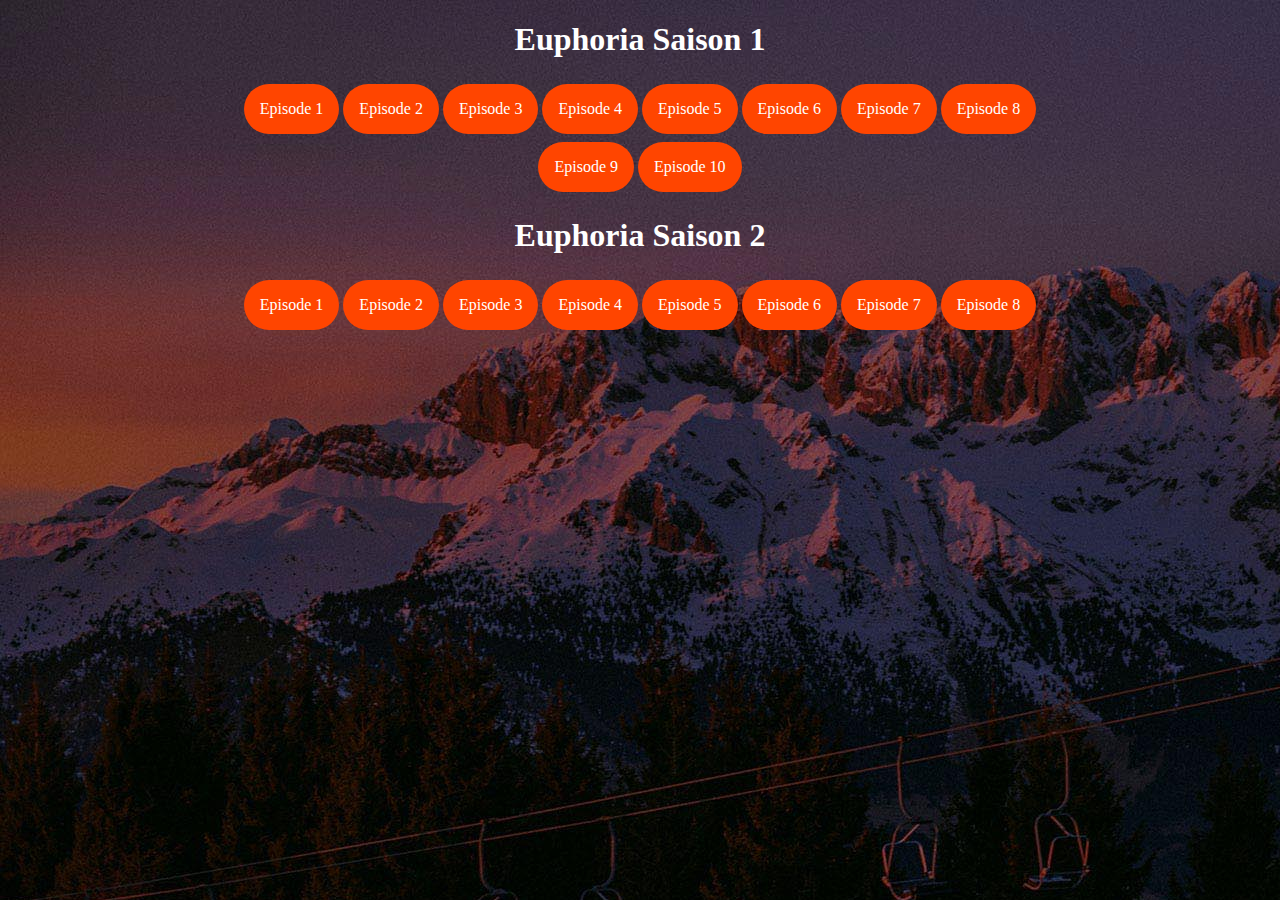
==== euphoria.html @ ed1af8ba "Add files via upload" ====
<!DOCTYPE html>
<html lang="fr">
<head>
    <meta name="author" content="Sunori">
    <meta name="keywords" content="Sunori">
    <meta name="copyright" content="Sunori">
    <meta name="viewport" content="width-device-width, initial-scale-1.0">
    <meta name="generator" content="Visual Studio Code">
    <meta name="publisher" content="Sunori">
    <link rel="stylesheet" href="style.css">   
    <link rel="icon" href="img/favicon.ico">
    <link rel="apple-touch-icon" href="img/favicon.ico">
    <title>thor</title>
</head>

<body>
    <div id="carte">       

        <strong><h1>Euphoria Saison 1</h1></strong>
       
        <a class="button" href="https://chillx.top/v/4gcUB2lLpnHv/" >Episode 1
        <a class="button" href= "https://chillx.top/v/rttGD8Coycmj/">Episode 2
        <a class="button" href="https://chillx.top/v/ELll0dRQ2n2c/">Episode 3
        <a class="button" href="https://chillx.top/v/5tFBDCbpjWXc/">Episode 4
        <a class="button" href="https://chillx.top/v/7zcmdbJYQYU5/">Episode 5
        <a class="button" href="https://chillx.top/v/GQOvLl64qcFJ/">Episode 6      
        <a class="button" href="https://chillx.top/v/TvYiPJGEwRHa/">Episode 7
        <a class="button" href="https://chillx.top/v/TTjmeadzvACU/">Episode 8    
        <a class="button" href="https://chillx.top/v/EEwGC54RJ553/">Episode 9
        <a class="button" href="https://chillx.top/v/1RbP5aMzXV4e">Episode 10  </a>      
     
    <strong><h1>Euphoria Saison 2</h1></strong>
       
<a class="button" href="https://uqload.com/fhath5ul4fnv.html" >Episode 1
<a class="button" href= "https://uqload.com/jcikxym05dhy.html">Episode 2
<a class="button" href="https://uqload.com/megn8u5xy0v3.html">Episode 3
<a class="button" href="https://uqload.com/tvrwa1f4az3x.html">Episode 4
<a class="button" href="https://uqload.com/3d8i0asfz1wo.html">Episode 5
<a class="button" href="https://uqload.com/rq88v2t6blk0.html">Episode 6      
<a class="button" href="https://uqload.com/aps2bmunbt6l.html">Episode 7
<a class="button" href="https://uqload.com/xe81ulfkeey3.html">Episode 8     </a>      
                                    
                    
</body>
---- style.css ----
h1{
    color: white;
}

h2{
    color: white;
}
h5{
    color:white;
}
h4{
    color:white;
    font-size: 55px;
}

p{
    font-size: 18px;
    color: white;
}

body{
    text-align: center;
    margin: 0px;
    padding: 0px;
    background-image: url(landscape.jpg);
}

.header{
    background-color: rgba(0, 0, 0, 0.212);
    height: 80px;
    margin: 10px;
}
nav ul li{
    font-size: 35px;
    list-style-type: none;
    display: inline-block;
    padding: 10px;
}

ul li a{
    color: antiquewhite;
    letter-spacing: 0.2rem;
}
ul li a:hover{
    color: brown;
    text-decoration:underline ;
}
.menu li{
    float: left;
    padding: 35px;
}
.menu li a{
    text-decoration: none;
}


#carte{
    width: 800px;
    margin: 0 auto;
    text-align: center;
    align-content: center;
}

.button {
    background-color: orangered;
    border: none;
    color: white;
    padding: 1rem;
    text-align: center;
    text-decoration: none;
    display: inline-block;
    font-size: 1rem;
    margin: 4px 2px;
    border-radius: 2rem;
}

img{
  width: 25%; 
}
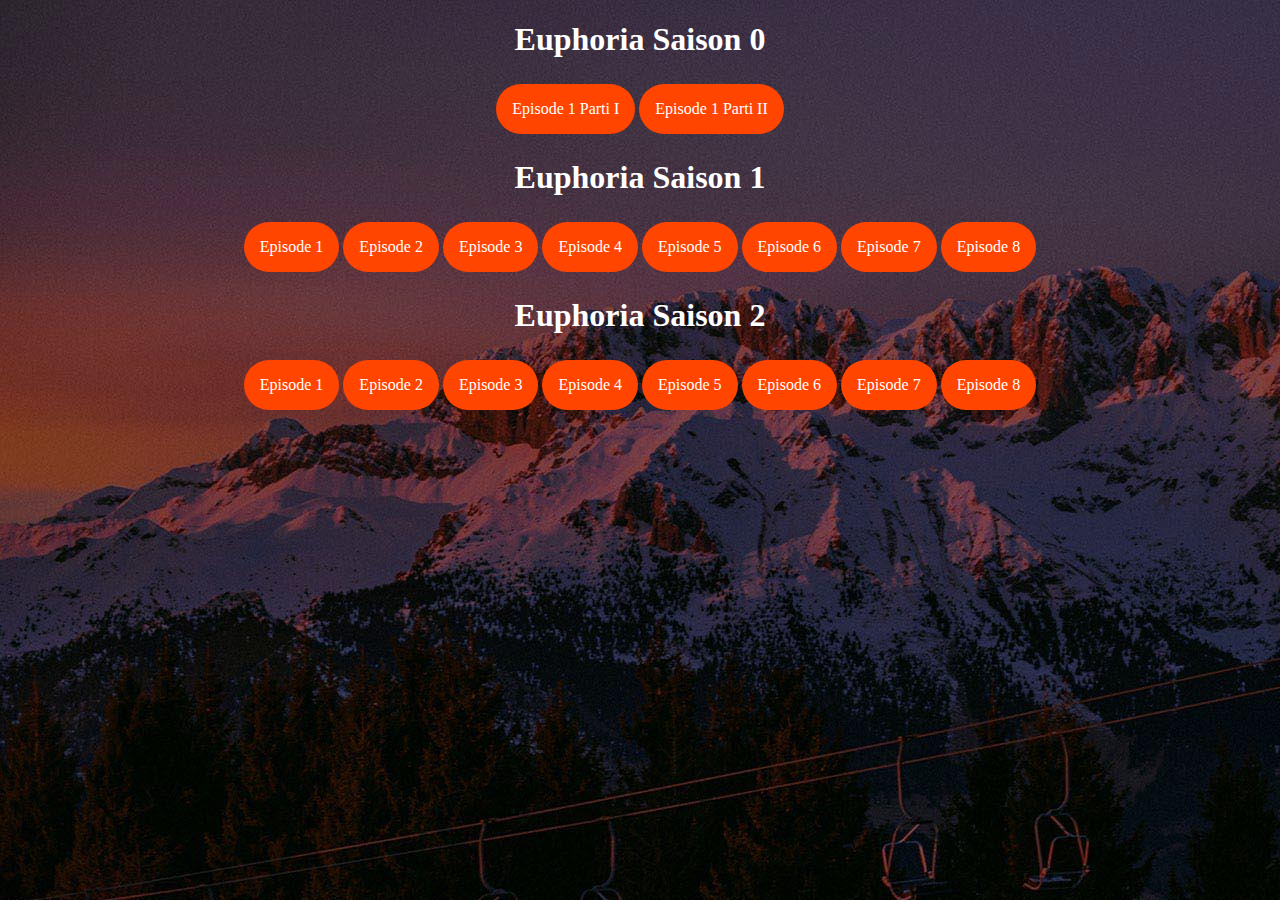
==== commit d29fbdaa: "Update euphoria.html" ====
--- a/euphoria.html
+++ b/euphoria.html
@@ -16,7 +16,12 @@
 <body>
     <div id="carte">       
 
-        <strong><h1>Euphoria Saison 1</h1></strong>
+        <strong><h1>Euphoria Saison 0</h1></strong>
+                <a class="button" href="https://chillx.top/v/EEwGC54RJ553/">Episode 1 Parti I
+                    <a class="button" href="https://chillx.top/v/1RbP5aMzXV4e">Episode 1 Parti II </a>
+            
+        
+       <strong><h1>Euphoria Saison 1</h1></strong>
        
         <a class="button" href="https://chillx.top/v/4gcUB2lLpnHv/" >Episode 1
         <a class="button" href= "https://chillx.top/v/rttGD8Coycmj/">Episode 2
@@ -25,20 +30,18 @@
         <a class="button" href="https://chillx.top/v/7zcmdbJYQYU5/">Episode 5
         <a class="button" href="https://chillx.top/v/GQOvLl64qcFJ/">Episode 6      
         <a class="button" href="https://chillx.top/v/TvYiPJGEwRHa/">Episode 7
-        <a class="button" href="https://chillx.top/v/TTjmeadzvACU/">Episode 8    
-        <a class="button" href="https://chillx.top/v/EEwGC54RJ553/">Episode 9
-        <a class="button" href="https://chillx.top/v/1RbP5aMzXV4e">Episode 10  </a>      
+        <a class="button" href="https://chillx.top/v/TTjmeadzvACU/">Episode 8   </a>      
      
     <strong><h1>Euphoria Saison 2</h1></strong>
-       
-<a class="button" href="https://uqload.com/fhath5ul4fnv.html" >Episode 1
-<a class="button" href= "https://uqload.com/jcikxym05dhy.html">Episode 2
-<a class="button" href="https://uqload.com/megn8u5xy0v3.html">Episode 3
-<a class="button" href="https://uqload.com/tvrwa1f4az3x.html">Episode 4
-<a class="button" href="https://uqload.com/3d8i0asfz1wo.html">Episode 5
-<a class="button" href="https://uqload.com/rq88v2t6blk0.html">Episode 6      
-<a class="button" href="https://uqload.com/aps2bmunbt6l.html">Episode 7
-<a class="button" href="https://uqload.com/xe81ulfkeey3.html">Episode 8     </a>      
+ 
+<a class="button" href="https://uqload.co/fhath5ul4fnv.html" >Episode 1
+<a class="button" href= "https://uqload.co/jcikxym05dhy.html">Episode 2
+<a class="button" href="https://uqload.co/megn8u5xy0v3.html">Episode 3
+<a class="button" href="https://uqload.co/tvrwa1f4az3x.html">Episode 4
+<a class="button" href="https://uqload.co/3d8i0asfz1wo.html">Episode 5
+<a class="button" href="https://uqload.co/rq88v2t6blk0.html">Episode 6      
+<a class="button" href="https://uqload.co/aps2bmunbt6l.html">Episode 7
+<a class="button" href="https://uqload.co/xe81ulfkeey3.html">Episode 8     </a>      
                                     
                     
-</body>+</body>
